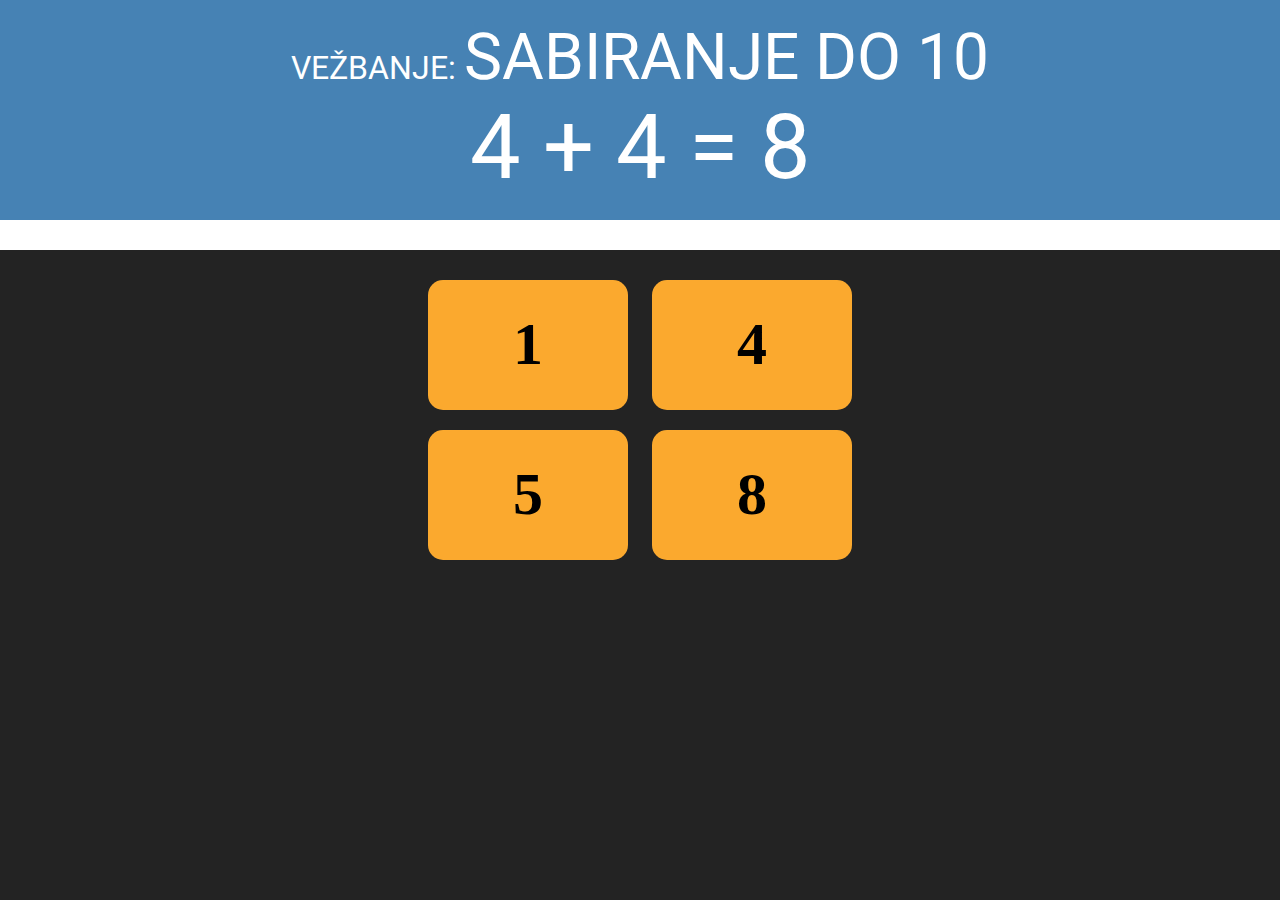
==== index.html @ d645a7ac "dodao" ====
<!DOCTYPE html>
<html>
<head>
	<title>MATIK</title>
	<link rel="stylesheet" type="text/css" href="matik.css">
	<link href="https://fonts.googleapis.com/css?family=Roboto" rel="stylesheet">
</head>
<body>
	<div class="correct">Bravo!</div>
	<h1>Vežbanje: 
	<span class="excerciseName">sabiranje do 10</span>
	<br>
	<span id="equationDisplay"></span><span id="resultDisplay"></span></h1>
	<div id="stripe">

	</div>
	<div class="container">
		<div class="answerButton"></div>
		<div class="answerButton"></div>
		<div class="answerButton"></div>
		<div class="answerButton"></div>
	</div>
	<script type="text/javascript" src="matik.js"></script>
</body>
</html>
---- matik.css ----
body {
	background-color: #232323;
	margin: 0;
	font-family: "Montserrat";
}
#equationDisplay, #resultDisplay {
	font-size: 90px;

}

.answerButton {
	display: inline-block;
	width: 200px;
	height: 100px;
	padding-top: 30px;
	font-size: 60px;
	font-weight: bold;
	background-color: #FBA92E;
	border-radius: 15px;
	margin: 10px;
	cursor: pointer;
	transition: opacity 600ms ease-in-out;
} 

.excerciseName {
	font-size: 2em;
}
.container {
	text-align: center;
	max-width: 600px;
	margin: 20px auto;
}
.correct {
	display: block;
	z-index: -1;
	opacity: 0;
	position: absolute;
	left: 50%;
	top: 50%;
	transform: translate(-50%, -50%);
	background-color: yellow;
	width: 150px;
	height: 75px;
	padding-top: 25px;
	text-align: center;
	font-size: 25px;
	font-weight: bold;
	border-radius: 10%;
    transition: all 600ms ease-in-out;
}
.rightAnswer {
	z-index: 2;
	opacity: 1;
	width: 300px;
	height: 150px;
	padding-top: 50px;
	text-align: center;
	font-size: 75px;
	font-weight: bold;
}
.fadeOut {
	opacity: 0;
}
h1 {
	text-align: center;
	color: white;
	background-color: steelblue;
	margin: 0;
	font-weight: normal;
	padding: 20px 0;
	text-transform: uppercase;
	font-family: 'Roboto', sans-serif;
}

#container {
	max-width: 600px;
	margin: 20px auto;
}


#stripe {
	background-color: white;
	height: 30px;
	text-align: center;
}

.selected {
	color: white;
	background-color: steelblue;
}

button {
	border: none;
	background-color: white;
	text-transform: uppercase;
	height: 100%;
	font-weight: 700;
	color: steelblue;
	letter-spacing: 1px;
	font-size: inherit;
	transition: all 0.3s;
}

#colorDisplay {
	font-size: 150%;
} 

#message {
	display: inline-block;
	width: 20%;
	text-transform: uppercase;
	color: steelblue;
	font-size: inherit;
	font-weight: 700;
	
}

button:hover {
	color: white;
	background-color: steelblue;
}

@-webkit-keyframes blinker {
  from { opacity: 1.0; }
  to { opacity: 0.0; }
}

.waitingForConnection {
  -webkit-animation-name: blinker;
  -webkit-animation-iteration-count: infinite;
  -webkit-animation-timing-function: cubic-bezier(.5, 0, 1, 1);
  -webkit-animation-duration: 1.7s;
}
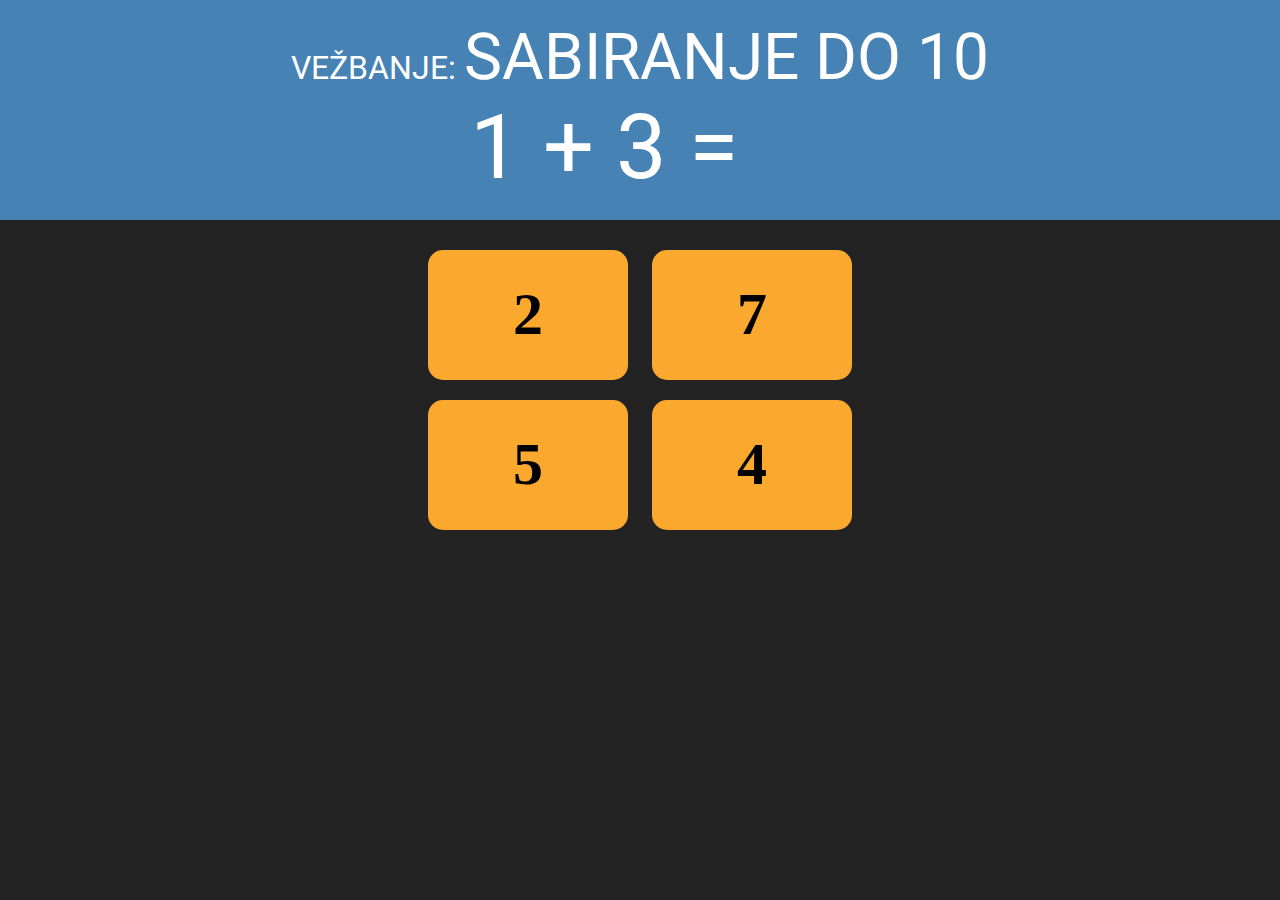
==== commit f31451c4: "fas" ====
--- a/index.html
+++ b/index.html
@@ -1,7 +1,13 @@
 <!DOCTYPE html>
 <html>
 <head>
-	<title>MATIK</title>
+	<meta charset="utf-8">
+	<meta name="description"
+    content="Program za učenje matematike namenjen deci. Sadrži vežbe iz matematike koje pomažu osnovcima da brzo i lako vežbaju sve vrste zadataka koji su predviđeni nastavnim planom i programom.">
+    <meta name="keywords" content="matematika, vežba, vežbanje, mata, osnovna škola">
+    <meta name="author" content="Ivan Sibinovic">
+    <meta name="viewport" content="width=device-width, initial-scale=1, shrink-to-fit=no">
+    <title>MATIK</title>
 	<link rel="stylesheet" type="text/css" href="matik.css">
 	<link href="https://fonts.googleapis.com/css?family=Roboto" rel="stylesheet">
 </head>
@@ -10,7 +16,7 @@
 	<h1>Vežbanje: 
 	<span class="excerciseName">sabiranje do 10</span>
 	<br>
-	<span id="equationDisplay"></span><span id="resultDisplay"></span></h1>
+	<span id="equationDisplay"></span><span id="resultDisplay" class="resultDisplay"></span></h1>
 	<div id="stripe">
 
 	</div>
--- a/matik.css
+++ b/matik.css
@@ -5,9 +5,14 @@
 }
 #equationDisplay, #resultDisplay {
 	font-size: 90px;
-
 }
-
+.resultDisplay {
+	opacity: 0;
+	transition: opacity 500ms ease-in-out;
+}
+.appear {
+	opacity: 1;
+}
 .answerButton {
 	display: inline-block;
 	width: 200px;
@@ -21,7 +26,6 @@
 	cursor: pointer;
 	transition: opacity 600ms ease-in-out;
 } 
-
 .excerciseName {
 	font-size: 2em;
 }
@@ -77,57 +81,16 @@
 	margin: 20px auto;
 }
 
-
-#stripe {
-	background-color: white;
-	height: 30px;
-	text-align: center;
-}
-
-.selected {
-	color: white;
-	background-color: steelblue;
-}
-
-button {
-	border: none;
-	background-color: white;
-	text-transform: uppercase;
-	height: 100%;
-	font-weight: 700;
-	color: steelblue;
-	letter-spacing: 1px;
-	font-size: inherit;
-	transition: all 0.3s;
-}
-
-#colorDisplay {
-	font-size: 150%;
-} 
-
-#message {
-	display: inline-block;
-	width: 20%;
-	text-transform: uppercase;
-	color: steelblue;
-	font-size: inherit;
-	font-weight: 700;
-	
-}
-
-button:hover {
-	color: white;
-	background-color: steelblue;
-}
-
-@-webkit-keyframes blinker {
-  from { opacity: 1.0; }
-  to { opacity: 0.0; }
-}
-
-.waitingForConnection {
-  -webkit-animation-name: blinker;
-  -webkit-animation-iteration-count: infinite;
-  -webkit-animation-timing-function: cubic-bezier(.5, 0, 1, 1);
-  -webkit-animation-duration: 1.7s;
+@media(max-width: 550px) {
+	.answerButton {
+		width: 150px;
+		height: 50px;
+		padding-top: 15px;
+		font-size: 30px;
+		border-radius: 7px;
+		margin: 5px;
+	}
+	h1{
+		
+	}
 }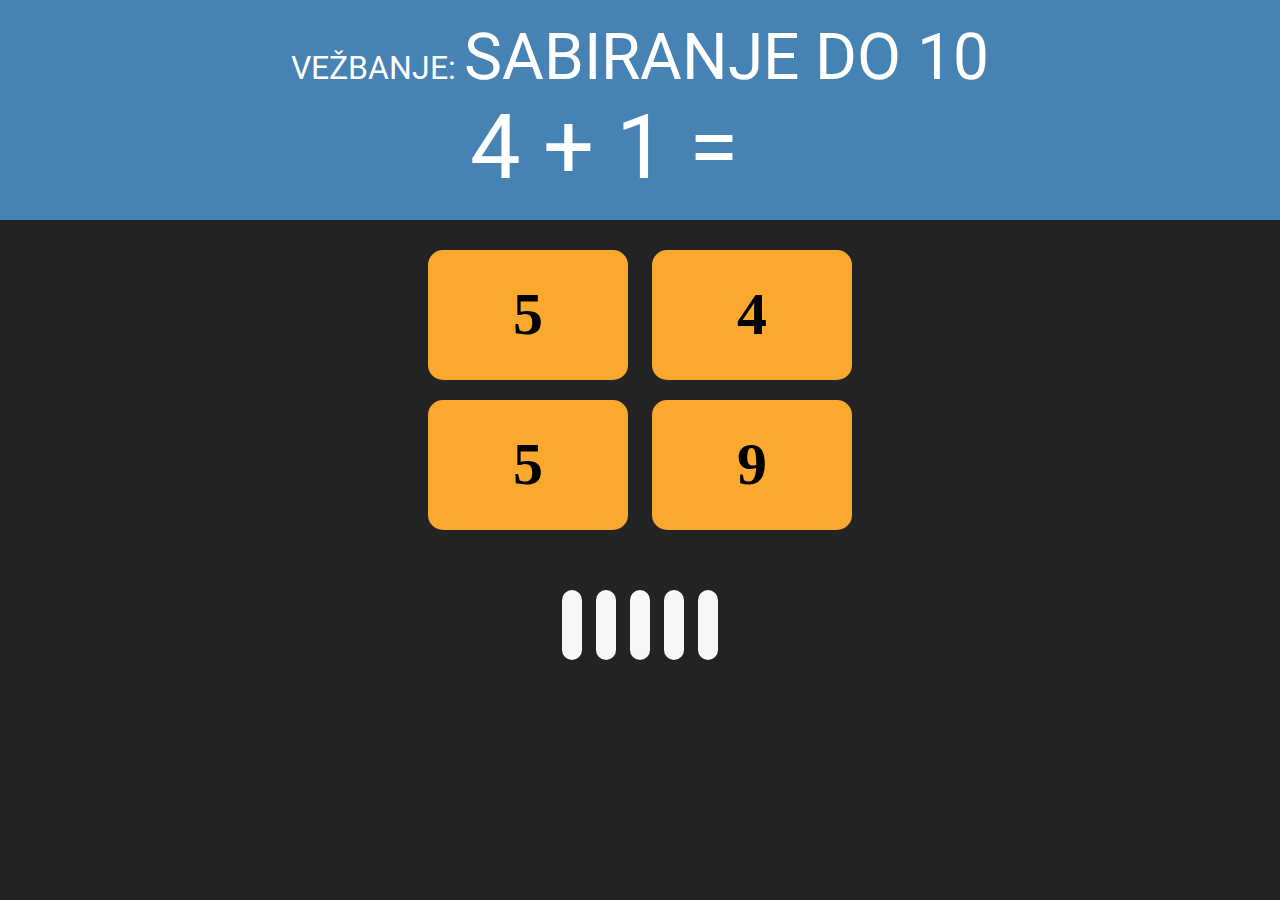
==== commit 9b9ccc2c: "bodovi" ====
--- a/index.html
+++ b/index.html
@@ -12,11 +12,12 @@
 	<link href="https://fonts.googleapis.com/css?family=Roboto" rel="stylesheet">
 </head>
 <body>
-	<div class="correct">Bravo!</div>
+	<div class="messageBox correct">Bravo!</div>
+	<div class="messageBox wrong">Greska!</div>
 	<h1>Vežbanje: 
 	<span class="excerciseName">sabiranje do 10</span>
 	<br>
-	<span id="equationDisplay"></span><span id="resultDisplay" class="resultDisplay"></span></h1>
+	<span id="equationDisplay"></span><span class="resultDisplay"></span></h1>
 	<div id="stripe">
 
 	</div>
@@ -25,6 +26,13 @@
 		<div class="answerButton"></div>
 		<div class="answerButton"></div>
 		<div class="answerButton"></div>
+		<div>
+			<div class="count"></div>
+			<div class="count"></div>
+			<div class="count"></div>
+			<div class="count"></div>
+			<div class="count"></div>
+		</div>
 	</div>
 	<script type="text/javascript" src="matik.js"></script>
 </body>
--- a/matik.css
+++ b/matik.css
@@ -3,15 +3,15 @@
 	margin: 0;
 	font-family: "Montserrat";
 }
-#equationDisplay, #resultDisplay {
+#equationDisplay, .resultDisplay {
 	font-size: 90px;
 }
 .resultDisplay {
 	opacity: 0;
-	transition: opacity 500ms ease-in-out;
 }
 .appear {
 	opacity: 1;
+	transition: opacity 500ms ease-in-out;
 }
 .answerButton {
 	display: inline-block;
@@ -34,7 +34,7 @@
 	max-width: 600px;
 	margin: 20px auto;
 }
-.correct {
+.messageBox {
 	display: block;
 	z-index: -1;
 	opacity: 0;
@@ -42,7 +42,6 @@
 	left: 50%;
 	top: 50%;
 	transform: translate(-50%, -50%);
-	background-color: yellow;
 	width: 150px;
 	height: 75px;
 	padding-top: 25px;
@@ -51,6 +50,12 @@
 	font-weight: bold;
 	border-radius: 10%;
     transition: all 600ms ease-in-out;
+}
+.correct {
+	background-color: yellow;
+}
+.wrong {
+	background-color: red;
 }
 .rightAnswer {
 	z-index: 2;
@@ -80,7 +85,18 @@
 	max-width: 600px;
 	margin: 20px auto;
 }
-
+.count {
+	display: inline-block;
+	margin: 50px 5px;
+	width: 20px;
+	height: 70px;
+	border-radius: 15px;
+	background-color: #f7f7f7;
+	transition: background-color 500ms ease-in-out;
+}
+.correctAnswers {
+	background-color: #688d01;
+}
 @media(max-width: 550px) {
 	.answerButton {
 		width: 150px;
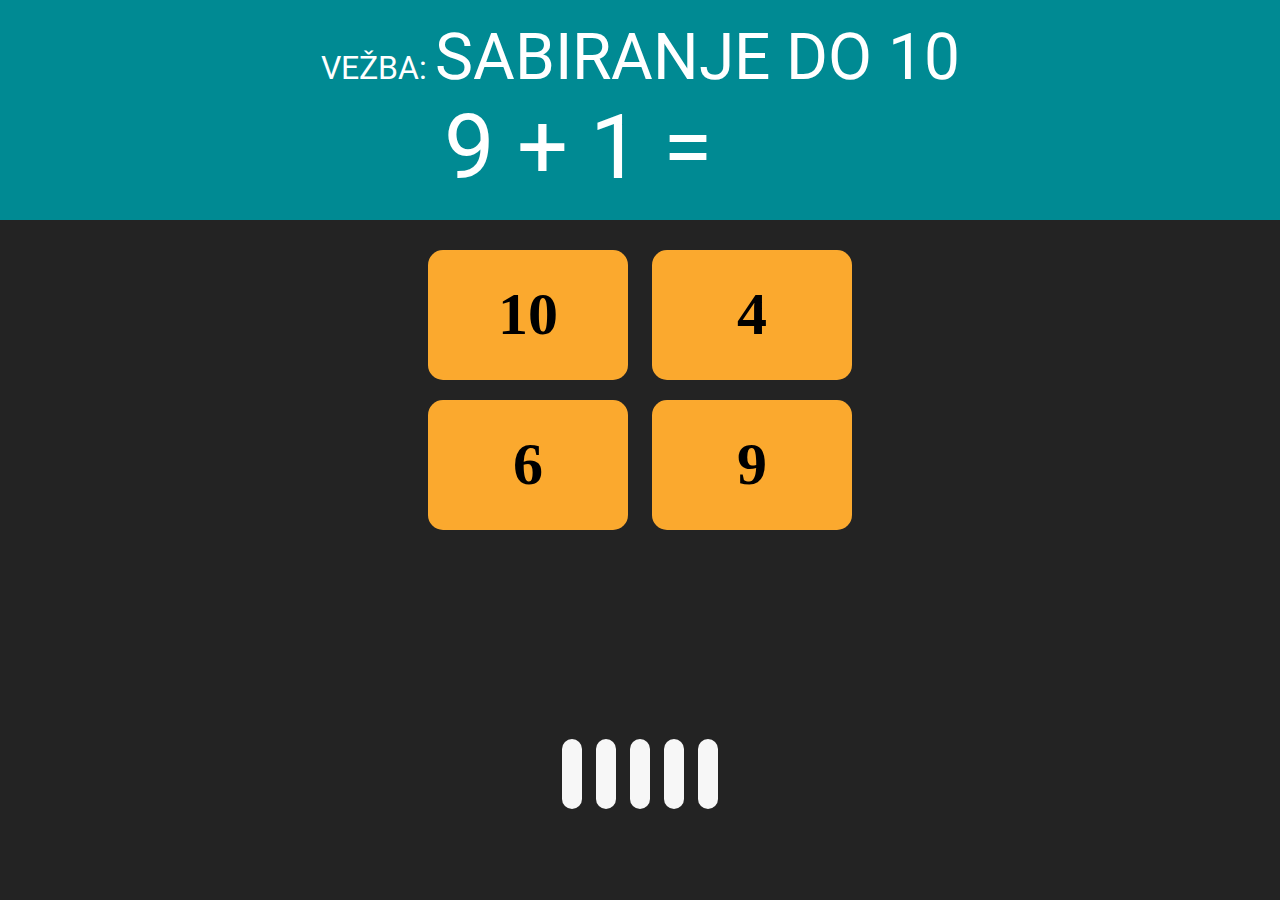
==== commit 07cf9ef6: "fd" ====
--- a/index.html
+++ b/index.html
@@ -14,7 +14,7 @@
 <body>
 	<div class="messageBox correct">Bravo!</div>
 	<div class="messageBox wrong">Greska!</div>
-	<h1>Vežbanje: 
+	<h1>Vežba: 
 	<span class="excerciseName">sabiranje do 10</span>
 	<br>
 	<span id="equationDisplay"></span><span class="resultDisplay"></span></h1>
@@ -22,11 +22,14 @@
 
 	</div>
 	<div class="container">
-		<div class="answerButton"></div>
-		<div class="answerButton"></div>
-		<div class="answerButton"></div>
-		<div class="answerButton"></div>
-		<div>
+		<div id="answerButtons">
+			<div class="answerButton"></div>
+			<div class="answerButton"></div>
+			<div class="answerButton"></div>
+			<div class="answerButton"></div>
+		</div>
+			
+		<div class="countStripe">
 			<div class="count"></div>
 			<div class="count"></div>
 			<div class="count"></div>
--- a/matik.css
+++ b/matik.css
@@ -1,6 +1,13 @@
+:root {
+	--teget: #0d1b46;
+	--tirkiz: #65bcbf;
+	--belo: #ece3e2;
+	--roze: #f8333d;
+}
 body {
 	background-color: #232323;
 	margin: 0;
+	padding: 0;
 	font-family: "Montserrat";
 }
 #equationDisplay, .resultDisplay {
@@ -20,7 +27,7 @@
 	padding-top: 30px;
 	font-size: 60px;
 	font-weight: bold;
-	background-color: #FBA92E;
+	background-color: #fba92e;
 	border-radius: 15px;
 	margin: 10px;
 	cursor: pointer;
@@ -52,10 +59,11 @@
     transition: all 600ms ease-in-out;
 }
 .correct {
-	background-color: yellow;
+	background-color: #fbed2e;
 }
 .wrong {
-	background-color: red;
+	color: #fff;
+	background-color: #e00e00;
 }
 .rightAnswer {
 	z-index: 2;
@@ -73,17 +81,30 @@
 h1 {
 	text-align: center;
 	color: white;
-	background-color: steelblue;
+	background-color: #008a93;
 	margin: 0;
 	font-weight: normal;
 	padding: 20px 0;
 	text-transform: uppercase;
 	font-family: 'Roboto', sans-serif;
 }
-
+#answerButtons {
+	transition: opacity 600ms ease-in-out;
+}
+.countStripe{
+	position: absolute;
+	left: 50%;
+	bottom: -50px;
+	transform: translate(-50%, -50%);
+	transition: all 600ms ease-in-out;
+}
+.moveUp {
+	transform: translate(-50%, -300px);
+}
 #container {
 	max-width: 600px;
 	margin: 20px auto;
+	text-align: center;
 }
 .count {
 	display: inline-block;
@@ -95,7 +116,7 @@
 	transition: background-color 500ms ease-in-out;
 }
 .correctAnswers {
-	background-color: #688d01;
+	background-color: #e9d700;
 }
 @media(max-width: 550px) {
 	.answerButton {
